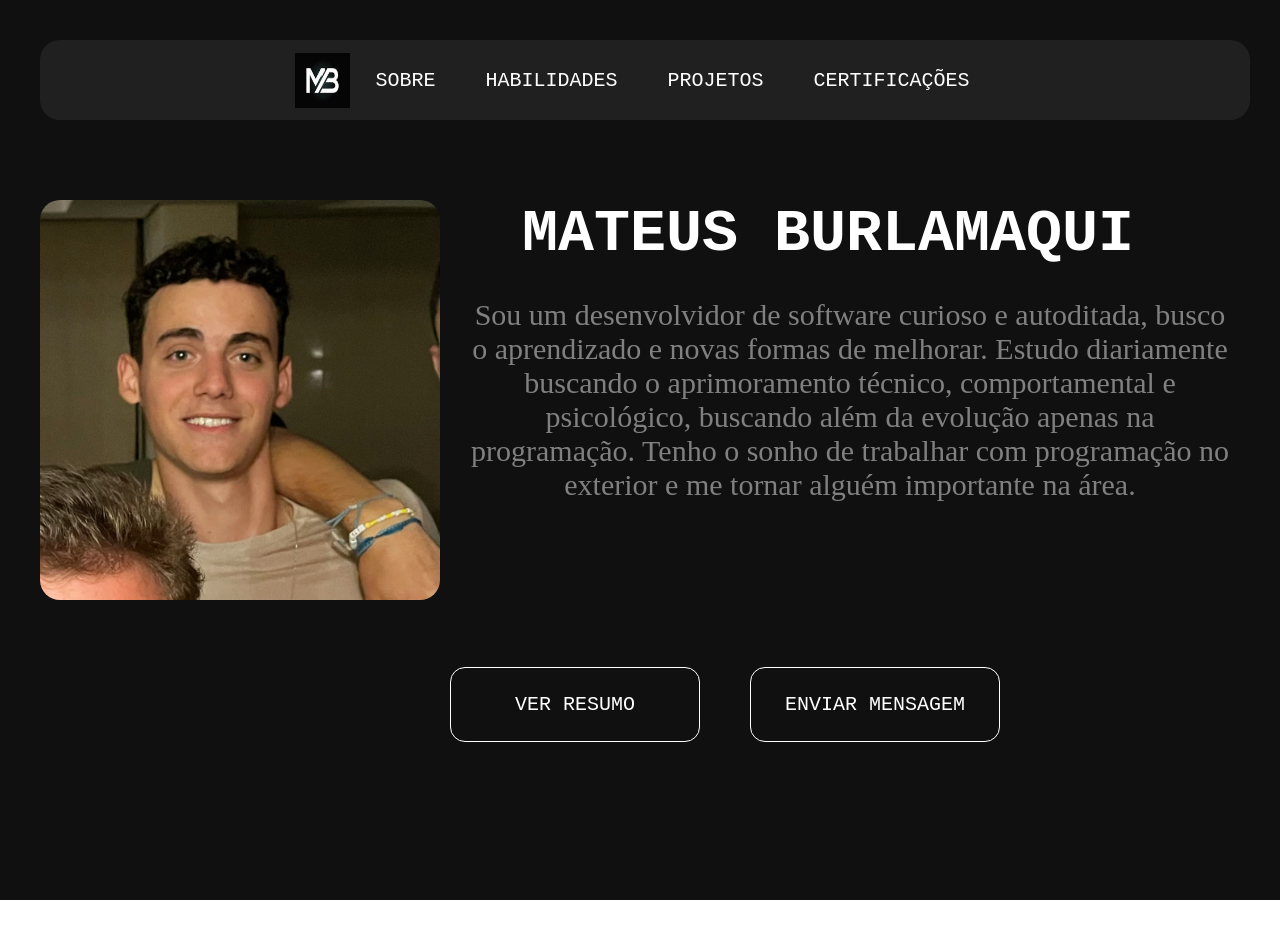
==== index.html @ eccef7a4 "Arrumando as pastas" ====
<!DOCTYPE html>
<html lang="PT-BR">
<head>
	<meta charset="utf-8">
	<title>Mateus Burlamaqui</title>
	<link rel="stylesheet" type="text/css" href="src/css/style.css">
</head>
<body>
	<div class="container">
		<div id="navbar"> 
			<img src="src/img/logo.jpeg" width="55" height="55" alt="logo">
			<a href="inicio">SOBRE</a>
			<a href="inicio">HABILIDADES</a>
			<a href="inicio">PROJETOS</a>
			<a href="inicio">CERTIFICAÇÕES</a>
		</div>
		<div id="sidebar"></div>
		<div id="sidebar2"></div>
		<div id="main"> 
			<img src="src/img/perfil.jpg" width="400" height="400" alt="fotodeperfil">
			<h1>&nbsp;&nbsp;MATEUS BURLAMAQUI</h1>

			<p id=section-text>Sou um desenvolvidor de software curioso e autoditada, busco o aprendizado e novas formas de melhorar. Estudo diariamente buscando o aprimoramento técnico, comportamental e psicológico, buscando além da evolução apenas na programação. Tenho o sonho de trabalhar com programação no exterior e me tornar alguém importante na área. </p> 


         	<a id="botaoresumo" href="RESUMO" target="_blank"> VER RESUMO</a>
         	<a id="botaocontato" href="mailto:mateusblm@outlook.com" target="_blank"> ENVIAR MENSAGEM</a>
		</div>
		<div id="content1"> Conteudo 1 </div>

	</div>
</body>
</html>
---- src/css/style.css ----
* {
	box-sizing: border-box;
	margin: 0;
	padding: 0;
}

.container {
	background-color: #101010;
	display: grid;
	height: 100vh;
	grid-template-columns: 0.4fr 2.2fr 0.4fr;
	grid-template-rows: 0.2fr 1.8fr 1fr;
	grid-template-areas: "sidebar navbar sidebar2" "sidebar main sidebar2" "sidebar content1 sidebar2";
}



#navbar {
	margin: 40px;
	grid-area: navbar;
	display: flex;
	background-color: #202020;
	justify-content: center;
	align-items: center;
	border-radius: 20px;
	height: 80px;
}
#navbar a {
	color: white;
	text-align: center;
	font-family: "Monaco", monospace;
	text-decoration: none;

	margin: 25px;
	font-size: 20px;
}
#navbar a:hover:visited {
	color: grey;
}	

#sidebar {
	grid-area: sidebar;
	background-color: #101010;
}

#sidebar2 {
	grid-area: sidebar2;
	background-color: #101010;
}

#main {
	grid-area: main; 
	background-color: #101010;
	display: grid;
	grid-template-columns: 1fr 1fr;
	grid-template-rows: 0.05fr 1.8fr 1fr;
	grid-template-areas: "imagem nome" "imagem textoinicial" ;
	grid-gap: 10px;
	margin: 40px;

}


#main img{
	grid-area: imagem;
	border-radius: 20px;
	border-color: white;

}
#main p {
	margin: 20px;
	color: grey;
	font-size: 30px;
	text-align: center;
	grid-area: textoinicial;


}

#main h1{
	color: white;
	font-size: 60px;
	font-family: "Lucida Console", "Courier New", monospace;
  	white-space: nowrap;
	grid-area: nome	;
	width: 800px	;



}


#content1 {
	grid-area: content1;
	color: white;

}


#botaocontato{
	text-align: center;
	text-decoration: none;
	font-family: "Monaco", monospace;
    grid-column: 2/3;
    grid-row: 3/4;
    height: 50px;
    background-color: #101010;
    color: white;
    border: 1px solid white;
    font-size: 20px;
    max-width: 250px;
    align-items: center;
    justify-content: center;
    display: flex;
    position: relative;
  	left: 300px	;
    border-radius: 15px;
    height: 75px;
}
#botaoresumo{
	text-align: center;
	text-decoration: none;
	font-family: "Monaco", monospace;
    grid-column: 2/3;
    grid-row: 3/4;
    max-width: 250px	;
    height: 50px;
    background-color: #101010;
    color: white;
    border: 1px solid white;
    font-size: 20px;
    cursor: pointer;
     align-items: center;
    justify-content: center;
    display: flex;
    border-radius: 15px;
    height: 75px;
}
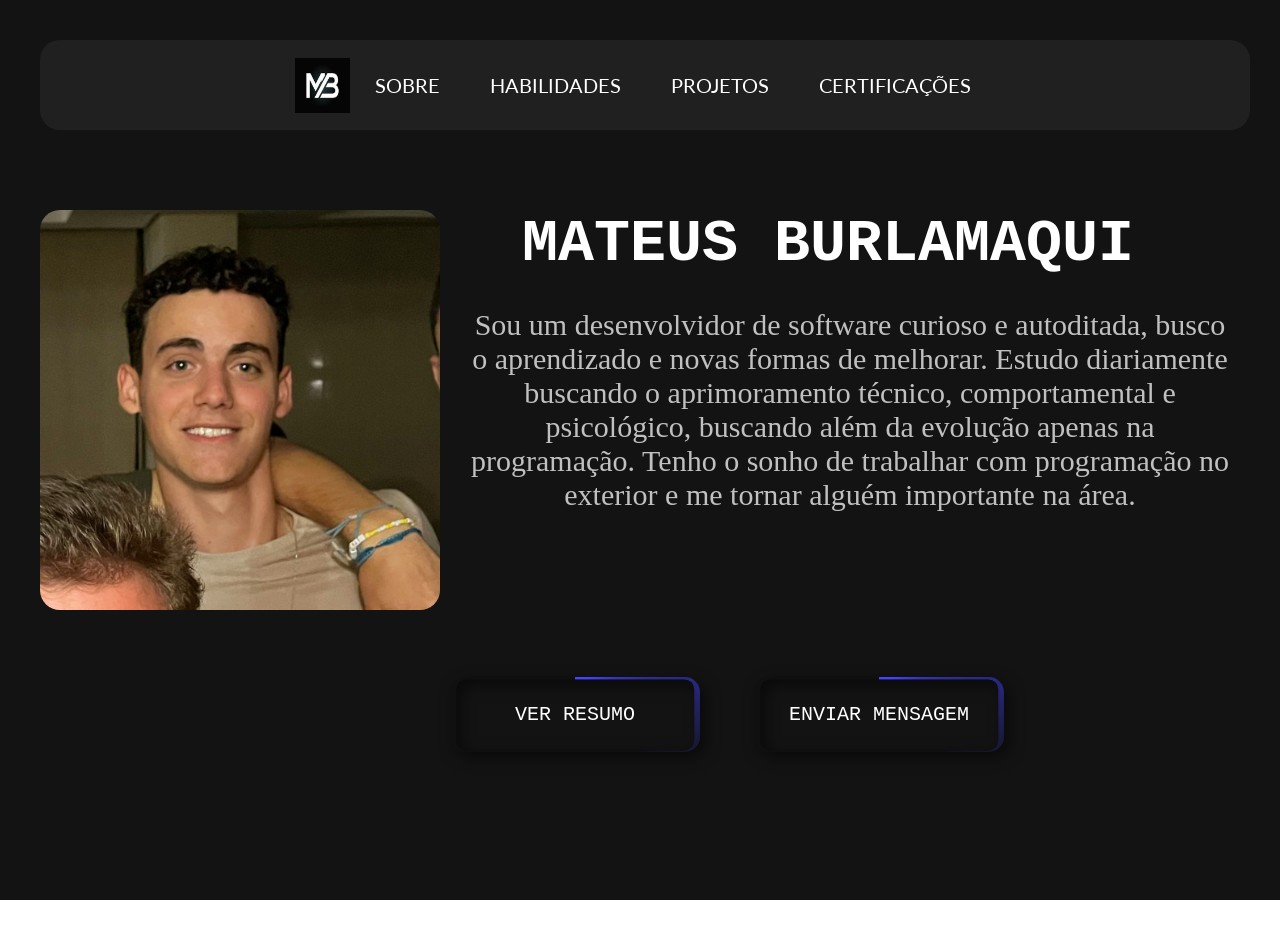
==== commit 0fb26842: "Button animation" ====
--- a/index.html
+++ b/index.html
@@ -7,7 +7,7 @@
 </head>
 <body>
 	<div class="container">
-		<div id="navbar"> 
+		<div id="navbar">
 			<img src="src/img/logo.jpeg" width="55" height="55" alt="logo">
 			<a href="inicio">SOBRE</a>
 			<a href="inicio">HABILIDADES</a>
@@ -16,11 +16,11 @@
 		</div>
 		<div id="sidebar"></div>
 		<div id="sidebar2"></div>
-		<div id="main"> 
+		<div id="main">
 			<img src="src/img/perfil.jpg" width="400" height="400" alt="fotodeperfil">
 			<h1>&nbsp;&nbsp;MATEUS BURLAMAQUI</h1>
 
-			<p id=section-text>Sou um desenvolvidor de software curioso e autoditada, busco o aprendizado e novas formas de melhorar. Estudo diariamente buscando o aprimoramento técnico, comportamental e psicológico, buscando além da evolução apenas na programação. Tenho o sonho de trabalhar com programação no exterior e me tornar alguém importante na área. </p> 
+			<p id=section-text>Sou um desenvolvidor de software curioso e autoditada, busco o aprendizado e novas formas de melhorar. Estudo diariamente buscando o aprimoramento técnico, comportamental e psicológico, buscando além da evolução apenas na programação. Tenho o sonho de trabalhar com programação no exterior e me tornar alguém importante na área. </p>
 
 
          	<a id="botaoresumo" href="RESUMO" target="_blank"> VER RESUMO</a>
@@ -30,4 +30,4 @@
 
 	</div>
 </body>
-</html>+</html>
--- a/src/css/style.css
+++ b/src/css/style.css
@@ -1,3 +1,5 @@
+@import url('https://fonts.googleapis.com/css2?family=Lato:wght@100;300;400;700;900&display=swap');
+
 * {
 	box-sizing: border-box;
 	margin: 0;
@@ -5,7 +7,7 @@
 }
 
 .container {
-	background-color: #101010;
+	background-color: #131313;
 	display: grid;
 	height: 100vh;
 	grid-template-columns: 0.4fr 2.2fr 0.4fr;
@@ -23,12 +25,12 @@
 	justify-content: center;
 	align-items: center;
 	border-radius: 20px;
-	height: 80px;
+	height: 90px;
 }
 #navbar a {
 	color: white;
 	text-align: center;
-	font-family: "Monaco", monospace;
+	font-family: 'Lato', sans-serif;
 	text-decoration: none;
 
 	margin: 25px;
@@ -36,21 +38,21 @@
 }
 #navbar a:hover:visited {
 	color: grey;
-}	
+}
 
 #sidebar {
 	grid-area: sidebar;
-	background-color: #101010;
+	background-color: #131313;
 }
 
 #sidebar2 {
 	grid-area: sidebar2;
-	background-color: #101010;
+	background-color: #131313;
 }
 
 #main {
-	grid-area: main; 
-	background-color: #101010;
+	grid-area: main;
+	background-color: #131313;
 	display: grid;
 	grid-template-columns: 1fr 1fr;
 	grid-template-rows: 0.05fr 1.8fr 1fr;
@@ -69,7 +71,7 @@
 }
 #main p {
 	margin: 20px;
-	color: grey;
+	color: #C0C0C0;
 	font-size: 30px;
 	text-align: center;
 	grid-area: textoinicial;
@@ -84,55 +86,67 @@
   	white-space: nowrap;
 	grid-area: nome	;
 	width: 800px	;
-
-
-
 }
-
 
 #content1 {
 	grid-area: content1;
 	color: white;
+}
 
+#botaoresumo, #botaocontato{
+	text-align: center;
+	text-decoration: none;
+	font-family: "Monaco", monospace;
+  grid-column: 2/3;
+  grid-row: 3/4;
+  max-width: 250px	;
+  height: 50px;
+  background-color: #101010;
+  color: white;
+  font-size: 20px;
+  align-items: center;
+  justify-content: center;
+  display: flex;
+  border-radius: 15px;
+  height: 75px;
+	overflow: hidden;
+	position: relative;
+	box-shadow: 5px 5px 15px #0008;
+	z-index: 2;
+}
+
+#botaocontato{
+	left: 38%
+}
+
+#botaoresumo::before, #botaoresumo::after, #botaocontato::before, #botaocontato::after{
+	content: '';
+	position: absolute;
+	height: 150%;
+	width: 150%;
+	top: 50%;
+	left: 50%;
+	transform: translate(-50%, -50%);
+	z-index: -1;
+}
+
+#botaoresumo::before, #botaocontato::before{
+	background: conic-gradient(#44f 20deg, transparent 120deg);
+	animation: rotate 4s infinite linear;
+}
+
+#botaoresumo::after, #botaocontato::after {
+	background: #131313;
+	height: 95%;
+	width: 95%;
+	box-shadow: 5px 5px 15px #0008 inset;
+	border-radius: 10px;
 }
 
 
-#botaocontato{
-	text-align: center;
-	text-decoration: none;
-	font-family: "Monaco", monospace;
-    grid-column: 2/3;
-    grid-row: 3/4;
-    height: 50px;
-    background-color: #101010;
-    color: white;
-    border: 1px solid white;
-    font-size: 20px;
-    max-width: 250px;
-    align-items: center;
-    justify-content: center;
-    display: flex;
-    position: relative;
-  	left: 300px	;
-    border-radius: 15px;
-    height: 75px;
+@keyframes rotate {
+100% {
+	transform: translate(-50%, -50%)
+	rotate(-360deg);
 }
-#botaoresumo{
-	text-align: center;
-	text-decoration: none;
-	font-family: "Monaco", monospace;
-    grid-column: 2/3;
-    grid-row: 3/4;
-    max-width: 250px	;
-    height: 50px;
-    background-color: #101010;
-    color: white;
-    border: 1px solid white;
-    font-size: 20px;
-    cursor: pointer;
-     align-items: center;
-    justify-content: center;
-    display: flex;
-    border-radius: 15px;
-    height: 75px;
-}+}
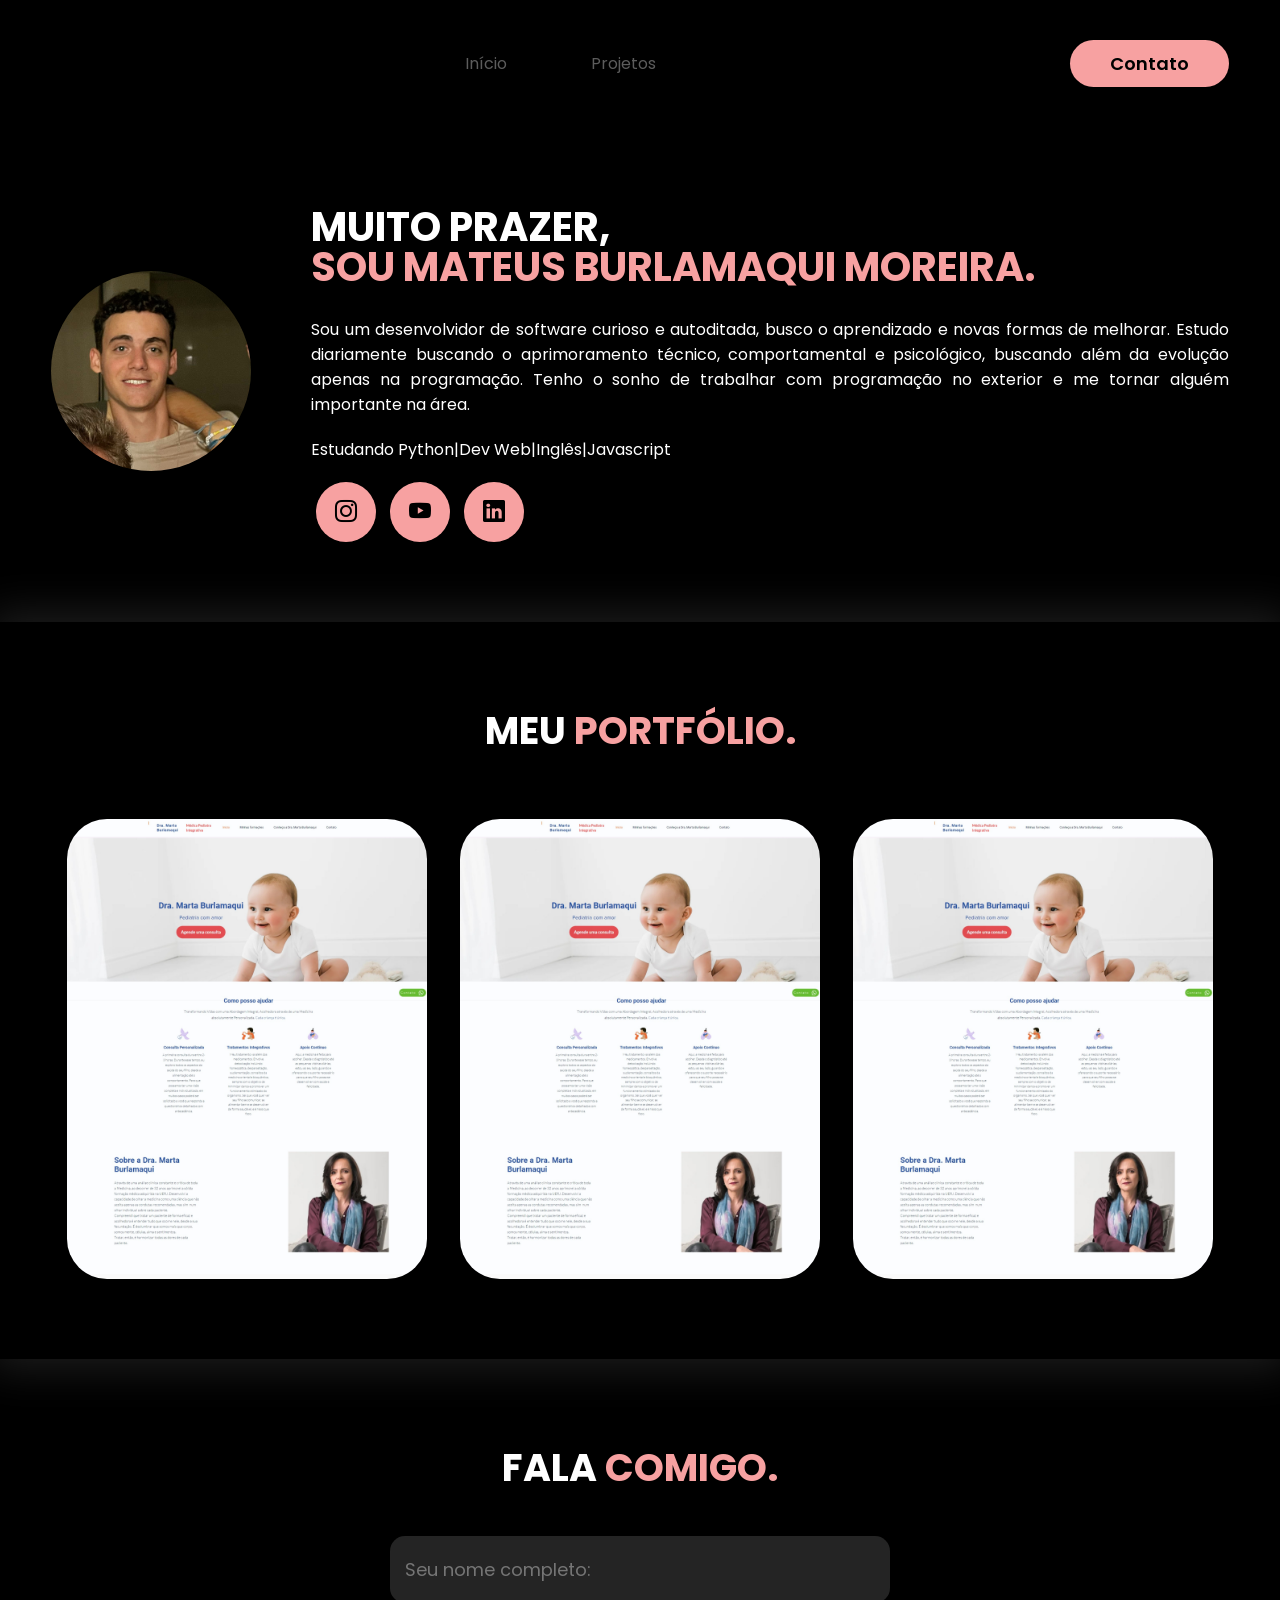
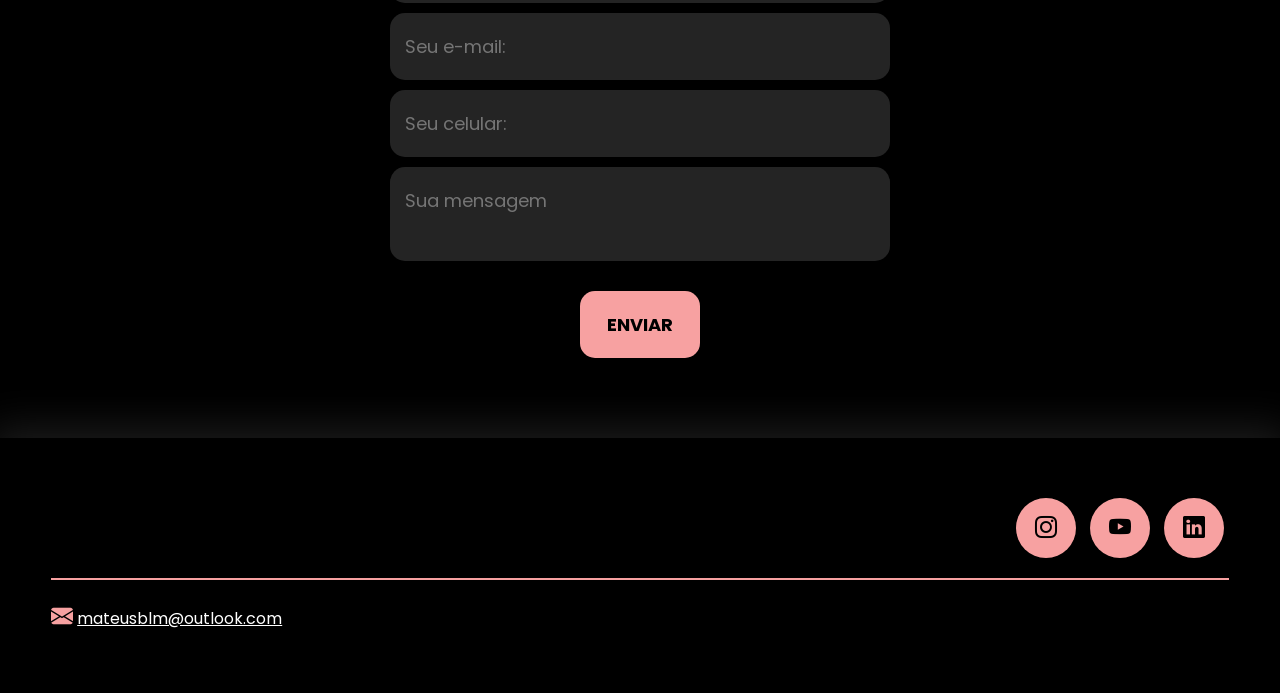
==== commit 06b6d6f3: "Adicionando versão 1.0" ====
--- a/index.html
+++ b/index.html
@@ -1,33 +1,140 @@
-<!DOCTYPE html>
-<html lang="PT-BR">
-<head>
-	<meta charset="utf-8">
-	<title>Mateus Burlamaqui</title>
-	<link rel="stylesheet" type="text/css" href="src/css/style.css">
-</head>
-<body>
-	<div class="container">
-		<div id="navbar">
-			<img src="src/img/logo.jpeg" width="55" height="55" alt="logo">
-			<a href="inicio">SOBRE</a>
-			<a href="inicio">HABILIDADES</a>
-			<a href="inicio">PROJETOS</a>
-			<a href="inicio">CERTIFICAÇÕES</a>
-		</div>
-		<div id="sidebar"></div>
-		<div id="sidebar2"></div>
-		<div id="main">
-			<img src="src/img/perfil.jpg" width="400" height="400" alt="fotodeperfil">
-			<h1>&nbsp;&nbsp;MATEUS BURLAMAQUI</h1>
-
-			<p id=section-text>Sou um desenvolvidor de software curioso e autoditada, busco o aprendizado e novas formas de melhorar. Estudo diariamente buscando o aprimoramento técnico, comportamental e psicológico, buscando além da evolução apenas na programação. Tenho o sonho de trabalhar com programação no exterior e me tornar alguém importante na área. </p>
-
-
-         	<a id="botaoresumo" href="RESUMO" target="_blank"> VER RESUMO</a>
-         	<a id="botaocontato" href="mailto:mateusblm@outlook.com" target="_blank"> ENVIAR MENSAGEM</a>
-		</div>
-		<div id="content1"> Conteudo 1 </div>
-
-	</div>
-</body>
-</html>
+<!DOCTYPE html>
+<html lang="pt-br">
+<head>
+    <meta charset="UTF-8">
+    <meta name="viewport" content="width=device-width, initial-scale=1.0">
+    <link rel="preconnect" href="https://fonts.googleapis.com">
+    <link rel="preconnect" href="https://fonts.gstatic.com" crossorigin>
+    <link href="https://fonts.googleapis.com/css2?family=Poppins:ital,wght@0,100;0,200;0,300;0,400;0,500;0,600;0,700;0,800;0,900;1,100;1,200;1,300;1,400;1,500;1,600;1,700;1,800;1,900&display=swap" rel="stylesheet">
+    <link rel="stylesheet" href="https://cdn.jsdelivr.net/npm/bootstrap-icons@1.10.5/font/bootstrap-icons.css">
+    <link rel="stylesheet" href="style.css">
+
+    <script src="menu.js" defer></script>
+
+    <title>Portfolio Mateus BLM</title>
+</head>
+<body>
+    
+    <header>
+        <div class="interface">
+            <div class="logo">
+                <a href="#">
+                </a>
+            </div>
+
+            <nav class="menu-desktop">
+                <ul>
+                    <li><a href="#">Início</a></li>
+                    <li><a href="#projetos">Projetos</a></li>
+
+                </ul>
+            </nav>
+
+            <div class="btn-contato">
+                <a href="#formulario">
+                    <button>Contato</button>
+                </a>
+            </div>
+
+            <div class="btn-abrir-menu" id="btn-menu">
+                <i class="bi bi-list"></i>
+            </div>
+
+            <div class="menu-mobile" id="menu-mobile">
+                <div class="btn-fechar">
+                    <i class="bi bi-x-lg"></i>
+                </div>
+
+                <nav>
+                    <ul>
+                        <li><a href="#">Início</a></li>
+                        <li><a href="#">Projetos</a></li>
+                        <li><a href="#formulario">Contato</a></li>
+                    </ul>
+                </nav>
+
+            </div>
+            <div class="overlay-menu" id="overlay-menu"></div>
+        </div>
+    </header>
+
+    <main>
+
+
+        <section class="sobre">
+            <div class="interface">
+                <div class="flex">
+                    <div class="img-sobre">
+                        <img src="images/pessoa.jpeg" alt="" width="200px">
+                    </div><!--img-sobre-->
+
+                    <div class="txt-sobre">
+                        <h2>MUITO PRAZER, <span>SOU MATEUS BURLAMAQUI MOREIRA.</span></h2>
+                        <p>Sou um desenvolvidor de software curioso e autoditada, busco o aprendizado e novas formas de melhorar. Estudo diariamente buscando o aprimoramento técnico, comportamental e psicológico, buscando além da evolução apenas na programação. Tenho o sonho de trabalhar com programação no exterior e me tornar alguém importante na área.</p>
+                        <p>Estudando Python|Dev Web|Inglês|Javascript</p>
+                        <div class="btn-social">
+                            <a href="#"><button><i class="bi bi-instagram"></i></button></a>
+                            <a href="#"><button><i class="bi bi-youtube"></i></button></a>
+                            <a href="#"><button><i class="bi bi-linkedin"></i></button></a>
+                        </div><!--btn-social-->
+                    </div><!--txt-sobre-->
+                </div><!--flex-->
+            </div><!--interface-->
+        </section><!--sobre-->
+
+        <section class="portfolio" id="projetos">
+            <div class="interface">
+                <h2 class="titulo">MEU <span>PORTFÓLIO.</span></h2>
+                <div class="flex">
+                    <div class="img-port" style="background-image: url(images/imagem.jpeg);">
+                        <a href="https://www.dramartaburlamaqui.com/" target="_blank"><div class="overlay">Site Dra. Marta</div></a>
+                        
+                    </div>
+                    <div class="img-port" style="background-image: url(images/imagem.jpeg);">
+                        <div class="overlay">Projeto 2</div>
+                    </div>
+                    <div class="img-port" style="background-image: url(images/imagem.jpeg);">
+                        <div class="overlay">Projeto 3</div>
+                    </div>
+                </div><!--flex-->
+            </div><!--interface-->
+        </section><!--portfolio-->
+
+        <section class="formulario" id="formulario">
+            <div class="interface">
+                <h2 class="titulo">FALA <span>COMIGO.</span></h2>
+
+                <form action="">
+                    <input type="text" name="" id="" placeholder="Seu nome completo:" required>
+                    <input type="text" name="" id="" placeholder="Seu e-mail:" required>
+                    <input type="text" name="" id="" placeholder="Seu celular:">
+                    <textarea name="" id="" placeholder="Sua mensagem" required></textarea>
+                    <div class="btn-enviar"><input type="submit" value="ENVIAR"></div>
+                </form>
+            </div>
+        </section>
+
+    </main>
+
+    <footer>
+        <div class="interface">
+            <div class="line-footer">
+                <div class="flex">
+                    <div class="logo-footer">
+                    </div>
+                    <div class="btn-social">
+                        <a href="#"><button><i class="bi bi-instagram"></i></button></a>
+                        <a href="#"><button><i class="bi bi-youtube"></i></button></a>
+                        <a href="#"><button><i class="bi bi-linkedin"></i></button></a>
+                    </div>
+                </div>
+            </div>
+
+            <div class="line-footer borda">
+                <p><i class="bi bi-envelope-fill"></i> <a href="mailto:mateusblm@outlook.com">mateusblm@outlook.com</a></p>
+            </div>
+        </div>
+    </footer>
+
+</body>
+</html>
--- a/style.css
+++ b/style.css
@@ -0,0 +1,448 @@
+/* ESTILO GERAL */
+* {
+    margin: 0;
+    padding: 0;
+    box-sizing: border-box;
+    font-family: 'Poppins', sans-serif;
+}
+
+body {
+    background-color: #000;
+    height: 100vh;
+}
+
+.interface {
+    max-width: 1280px;
+    margin: 0 auto;
+}
+
+.img-sobre img {
+    border-radius: 50%;
+}
+
+.flex {
+    display: flex;
+}
+
+
+
+.btn-contato button {
+    padding: 10px 40px;
+    font-size: 18px;
+    font-weight: 600;
+    background-color: #f7a1a1;
+    border: 0;
+    border-radius: 30px;
+    cursor: pointer;
+    transition: .2s;
+}
+
+h2.titulo {
+    color: #fff;
+    font-size: 38px;
+    text-align: center;
+}
+
+h2.titulo span {
+    color: #f7a1a1;
+}
+
+button:hover,
+form .btn-enviar input:hover {
+    box-shadow: 0px 0px 8px #f7a1a1;
+    transform: scale(1.05);
+}
+
+/* ESTILO DO CABEÇALHO */
+header {
+    padding: 40px 4%;
+}
+
+header>.interface {
+    display: flex;
+    align-items: center;
+    justify-content: space-between;
+}
+
+header a {
+    color: #5c5c5c;
+    text-decoration: none;
+    display: inline-block;
+    transition: .2s;
+}
+
+header nav.menu-desktop a:hover {
+    color: #fff;
+    transform: scale(1.05);
+}
+
+header nav ul {
+    list-style-type: none;
+}
+
+header nav.menu-desktop ul li {
+    display: inline-block;
+    padding: 0 40px;
+}
+
+/* ESTILO DO MENU MOBILE */
+
+.btn-abrir-menu{
+    display: none;
+}
+
+.btn-abrir-menu i{
+    color: #f7a1a1;
+    font-size: 40px;
+}
+
+.menu-mobile{
+    background-color: #000;
+    height: 100vh;
+    position: fixed;
+    top: 0;
+    right: 0;
+    z-index: 99999;
+    width: 0%;
+    overflow: hidden;
+    transition: .5s;
+}
+
+.menu-mobile.abrir-menu{
+    width: 70%;
+}
+
+.menu-mobile.abrir-menu ~ .overlay-menu{
+    display: block;
+}
+
+
+.menu-mobile .btn-fechar{
+    padding: 20px 5%;
+}
+
+.menu-mobile .btn-fechar i{
+    color: #f7a1a1;
+    font-size: 30px;
+}
+
+.menu-mobile nav ul{
+    text-align: right;
+}
+
+.menu-mobile nav ul li a{
+    color: #fff;
+    font-size: 20px;
+    font-weight: 300;
+    padding: 20px 8%;
+    display: block;
+}   
+
+.menu-mobile nav ul li a:hover{
+    background-color: #f7a1a1;
+    color: #000;
+}
+
+.overlay-menu{
+    background-color: #000000df;
+    width: 100%;
+    height: 100%;
+    position: fixed;
+    top: 0;
+    left: 0;
+    z-index: 88888;
+    display: none;
+}
+
+/* ESTILO DO TOPO DO SITE */
+section.topo-do-site {
+    padding: 40px 4%;
+}
+
+section.topo-do-site .flex {
+    align-items: center;
+    justify-content: center;
+    gap: 90px;
+}
+
+.topo-do-site h1 {
+    color: #fff;
+    font-size: 42px;
+    line-height: 40px;
+}
+
+.topo-do-site .txt-topo-site h1 span {
+    color: #f7a1a1;
+}
+
+.topo-do-site .txt-topo-site p {
+    color: #fff;
+    margin: 40px 0;
+}
+
+.topo-do-site .img-topo-site img {
+    position: relative;
+    animation: flutuar 3s ease-in-out infinite alternate;
+}
+
+
+@keyframes flutuar {
+    0% {
+        top: 0;
+    }
+
+    100% {
+        top: 30px;
+    }
+}
+
+
+/* ESTILO DO SOBRE */
+section.sobre {
+    padding: 80px 4%;
+}
+
+section.sobre .flex {
+    align-items: center;
+    gap: 60px;
+}
+
+.sobre .txt-sobre {
+    color: #fff;
+}
+
+.sobre .txt-sobre h2 {
+    font-size: 40px;
+    line-height: 40px;
+    margin-bottom: 30px;
+}
+
+.sobre .txt-sobre h2 span {
+    color: #f7a1a1;
+    display: block;
+}
+
+.sobre .txt-sobre p {
+    margin: 20px 0;
+    text-align: justify;
+}
+
+.btn-social button {
+    width: 60px;
+    height: 60px;
+    border-radius: 50%;
+    border: none;
+    background-color: #f7a1a1;
+    font-size: 22px;
+    cursor: pointer;
+    margin: 0 5px;
+    transition: .2s;
+}
+
+/* ESTILO DO PORTFÓLIO */
+section.portfolio {
+    padding: 80px 4%;
+    box-shadow: 0 0 40px 10px #ffffff1d;
+}
+
+section.portfolio .flex {
+    justify-content: space-around;
+    margin-top: 60px;
+}
+
+.img-port {
+    width: 360px;
+    height: 460px;
+    background-size: cover;
+    background-position: 100% 0%;
+    transition: 8s;
+    cursor: pointer;
+    border-radius: 40px;
+    position: relative;
+}
+
+.img-port:hover {
+    background-position: 100% 100%;
+}
+
+.overlay {
+    position: absolute;
+    top: 0;
+    left: 0;
+    width: 100%;
+    height: 100%;
+    background-color: #000000b8;
+    border-radius: 40px;
+    display: flex;
+    align-items: center;
+    justify-content: center;
+    font-size: 24px;
+    font-weight: 600;
+    color: #fff;
+    opacity: 0;
+    transition: .5s;
+}
+
+.overlay:hover {
+    opacity: 1;
+}
+
+/* ESTILO DO FORMULÁRIO DE CONTATO */
+section.formulario {
+    padding: 80px 4%;
+}
+
+form {
+    max-width: 500px;
+    margin: 0 auto;
+    display: flex;
+    justify-content: center;
+    flex-direction: column;
+    gap: 10px;
+    margin-top: 40px;
+}
+
+form input,
+form textarea {
+    width: 100%;
+    background-color: #242424;
+    border: 0;
+    outline: 0;
+    padding: 20px 15px;
+    border-radius: 15px;
+    color: #fff;
+    font-size: 18px;
+}
+
+form textarea {
+    resize: none;
+    max-height: 200px;
+}
+
+form .btn-enviar {
+    margin-top: 20px;
+    text-align: center;
+}
+
+form .btn-enviar input {
+    width: 120px;
+    background-color: #f7a1a1;
+    color: #000;
+    font-weight: 700;
+    cursor: pointer;
+    transition: .2s;
+}
+
+/* ESTILO DO RODAPÉ */
+
+footer {
+    padding: 40px 4%;
+    box-shadow: 0 0 40px 10px #ffffff1d;
+}
+
+footer .flex {
+    justify-content: space-between;
+}
+
+footer .line-footer {
+    padding: 20px 0;
+}
+
+.borda {
+    border-top: 2px solid #f7a1a1;
+}
+
+footer .line-footer p i {
+    color: #f7a1a1;
+    font-size: 22px;
+}
+
+footer .line-footer p a {
+    color: #fff;
+}
+
+@media screen and (max-width: 1020px) {
+
+    /* CLASSES GERAIS */
+    .flex {
+        flex-direction: column;
+    }
+
+    .topo-do-site .flex{
+        flex-direction: column-reverse;
+    }
+
+    h2.titulo {
+        font-size: 34px;
+        line-height: 30px;
+    }
+
+    /* CABEÇALHO */
+    .menu-desktop,
+    .btn-contato {
+        display: none;
+    }
+
+    /* TOPO DO SITE */
+
+    section.topo-do-site .flex {
+        gap: 40px;
+    }
+
+    section.topo-do-site {
+        padding: 20px 8%;
+    }
+
+    .topo-do-site h1 {
+        font-size: 30px;
+    }
+
+    .topo-do-site .img-topo-site img {
+        width: 100%;
+    }
+
+
+    /* SOBRE */
+    section.sobre {
+        padding: 80px 8%;
+    }
+
+    .sobre .txt-sobre h2 {
+        font-size: 34px;
+        line-height: 35px;
+        text-align: center;
+    }
+    
+    .btn-social{
+        text-align: center;
+    }
+
+    .img-sobre img{
+        width: 100%;
+    }
+
+    /* PORTFÓLIO */
+    section.portfolio {
+        padding: 80px 8%;
+    }
+
+    .img-port {
+        width: 100%;
+        max-width: 360px;
+        margin: 0 auto;
+    }
+    
+    section.portfolio .flex {
+       gap: 60px;
+    }
+
+    /* RODAPÉ */
+    footer .flex {
+        flex-direction: column;
+        gap: 30px;
+    }
+
+    footer .line-footer {
+        text-align: center;
+    }
+}
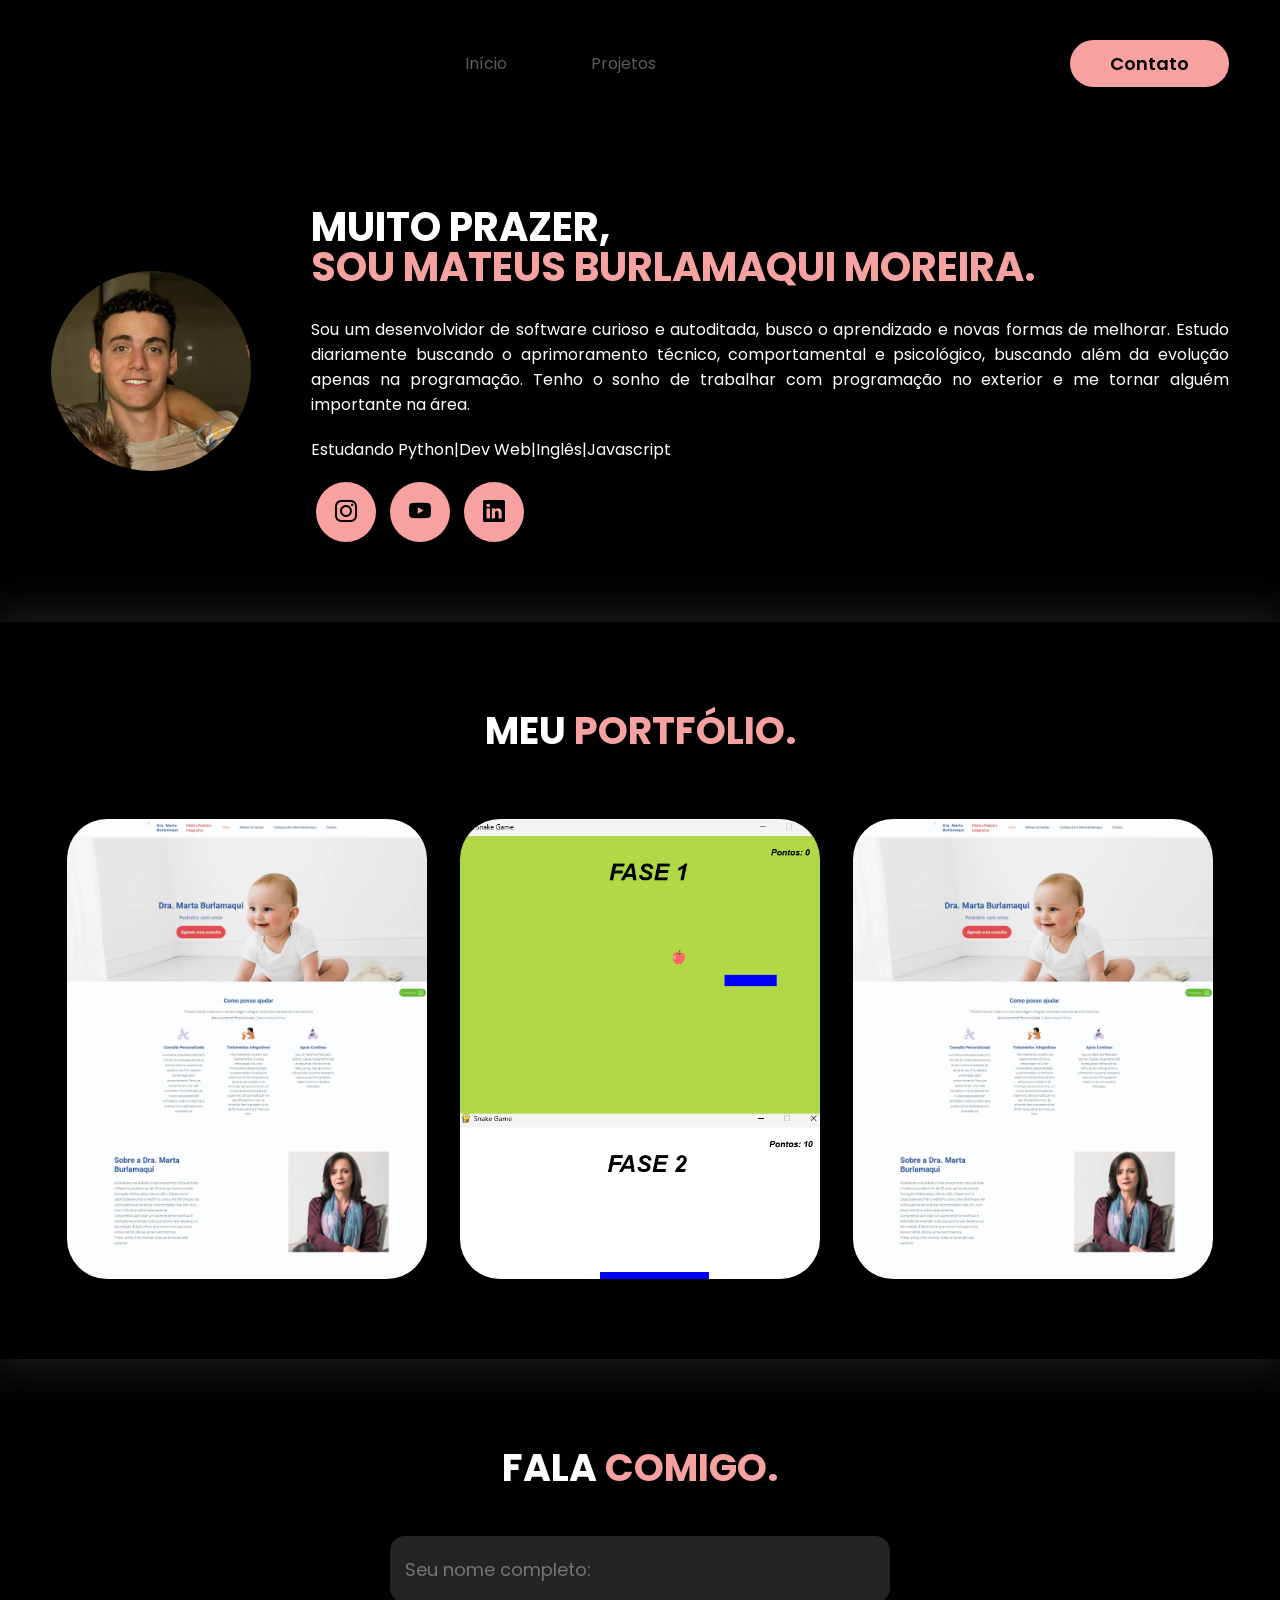
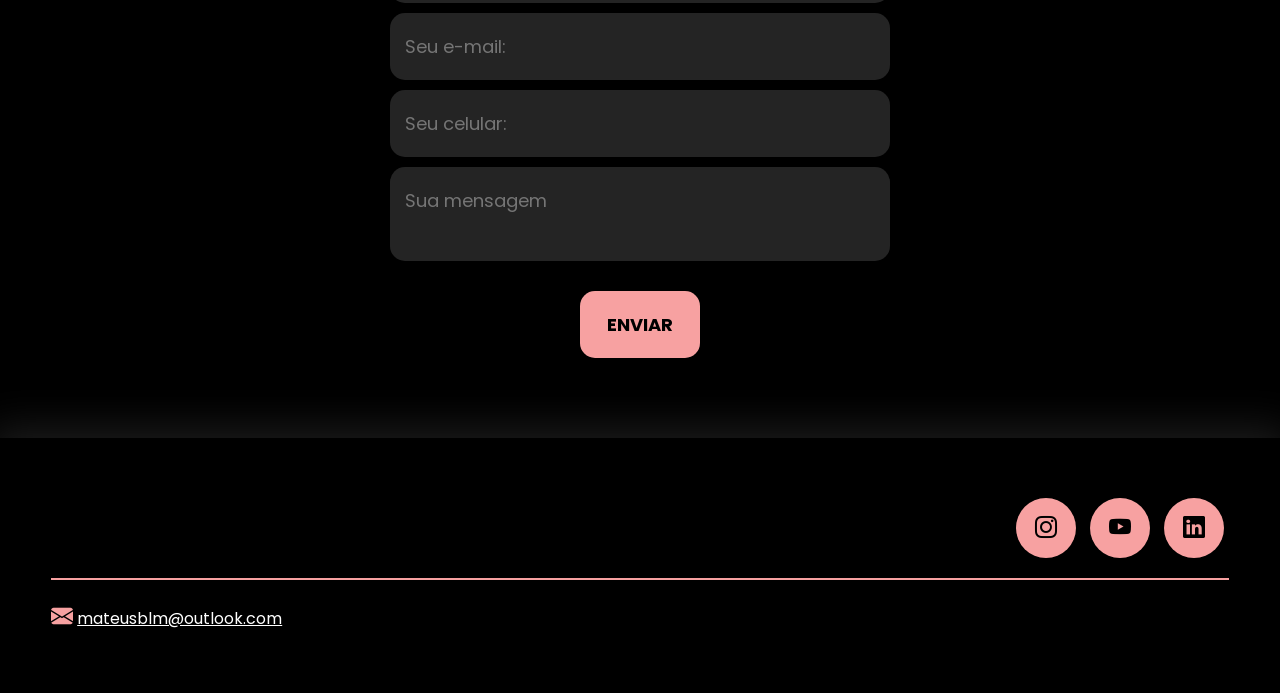
==== commit 87c184f4: "Adicionando segundo projeto" ====
--- a/index.html
+++ b/index.html
@@ -90,8 +90,8 @@
                         <a href="https://www.dramartaburlamaqui.com/" target="_blank"><div class="overlay">Site Dra. Marta</div></a>
                         
                     </div>
-                    <div class="img-port" style="background-image: url(images/imagem.jpeg);">
-                        <div class="overlay">Projeto 2</div>
+                    <div class="img-port" style="background-image: url(images/snake.png);">
+                            <a href="https://github.com/mateusblm/snake-game-pygame" target="_blank"><div class="overlay">Snake Game</div></a>
                     </div>
                     <div class="img-port" style="background-image: url(images/imagem.jpeg);">
                         <div class="overlay">Projeto 3</div>
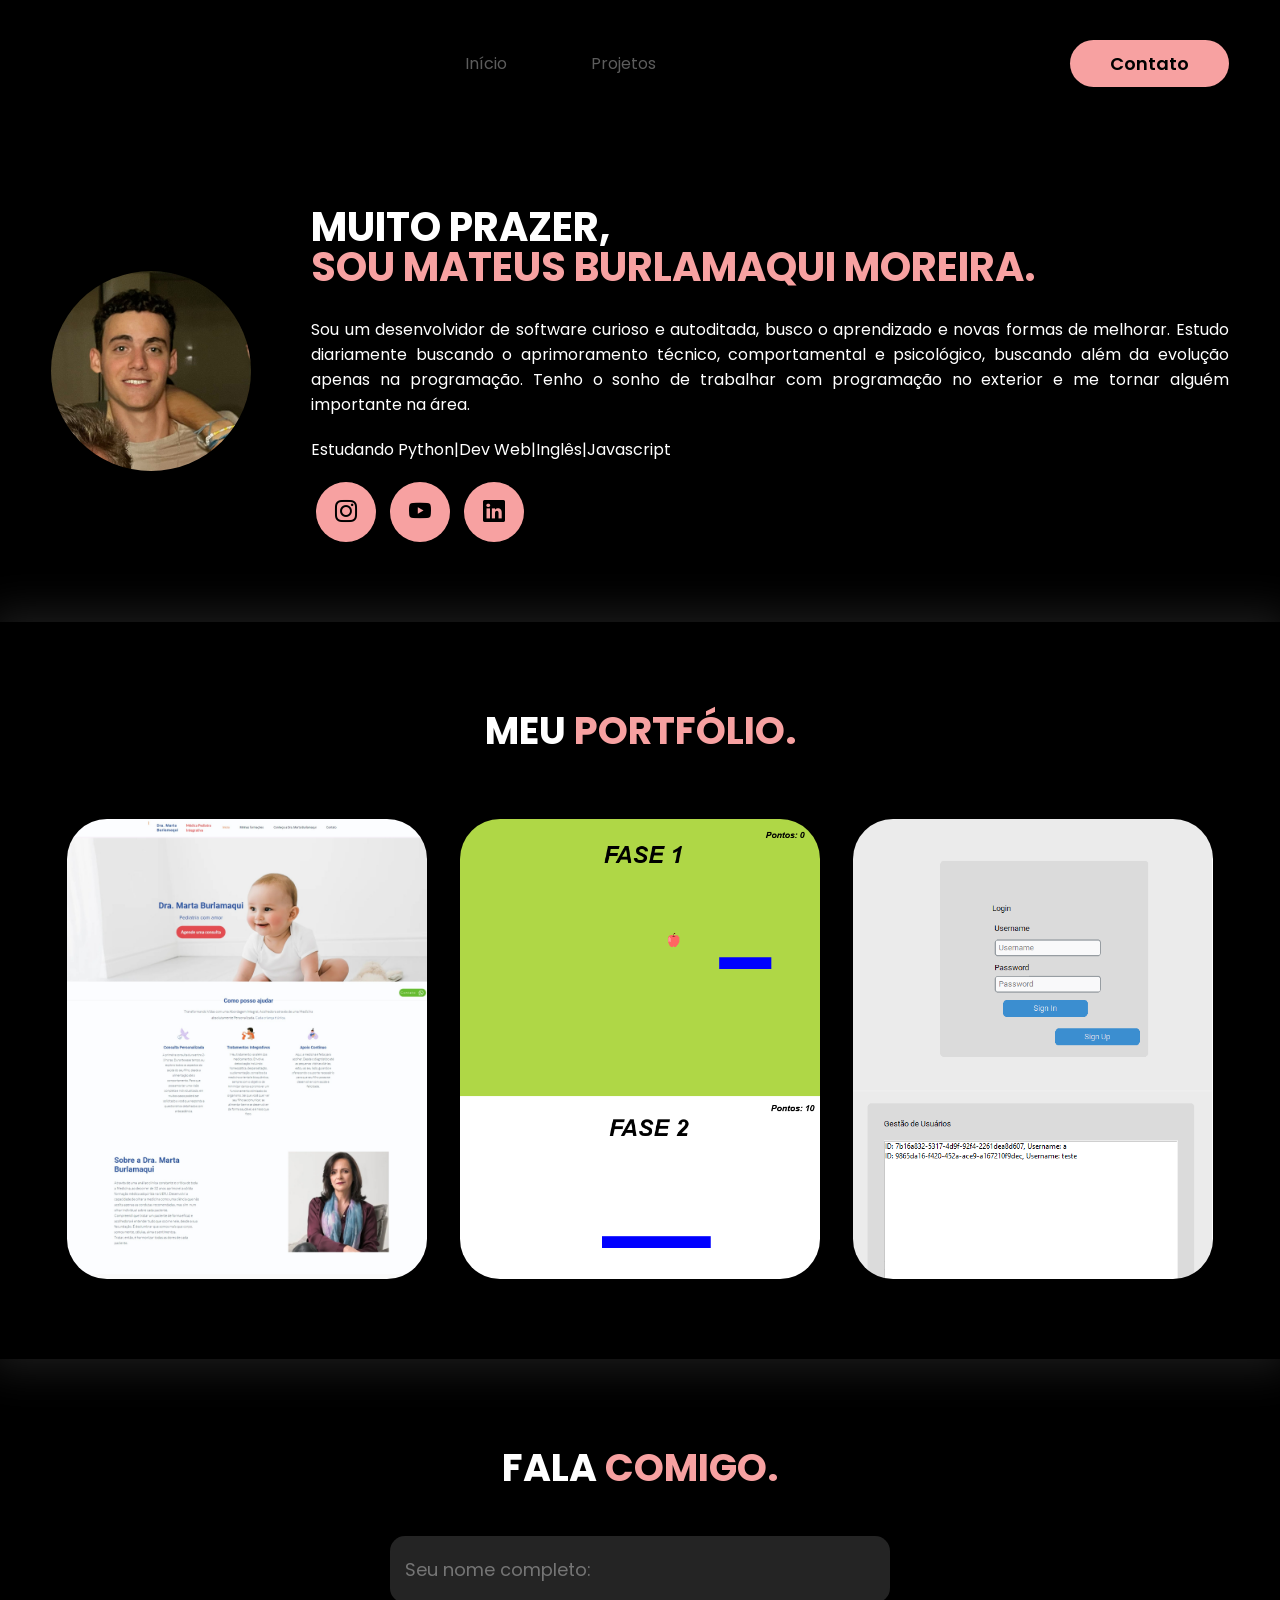
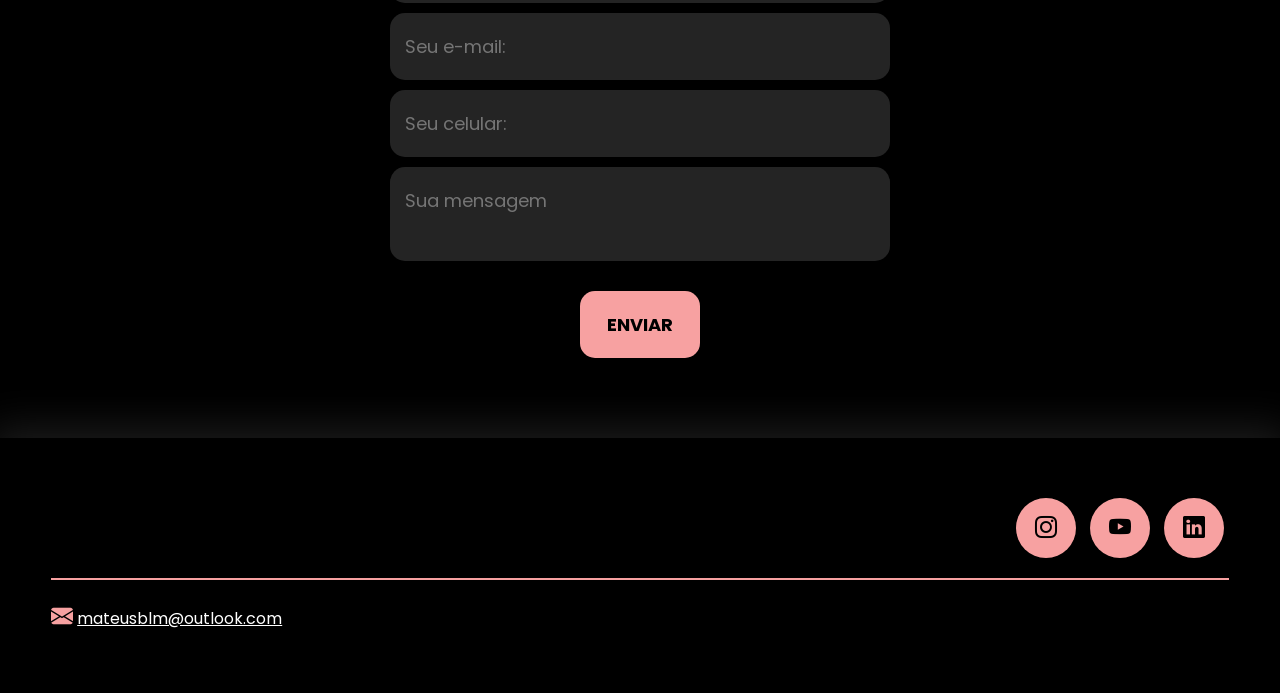
==== commit 52cc890c: "Adicionando o projeto 3" ====
--- a/index.html
+++ b/index.html
@@ -93,9 +93,9 @@
                     <div class="img-port" style="background-image: url(images/snake.png);">
                             <a href="https://github.com/mateusblm/snake-game-pygame" target="_blank"><div class="overlay">Snake Game</div></a>
                     </div>
-                    <div class="img-port" style="background-image: url(images/imagem.jpeg);">
-                        <div class="overlay">Projeto 3</div>
-                    </div>
+                    <div class="img-port" style="background-image: url(images/plataforma_ingressos.png);">
+                        <a href="https://github.com/mateusblm/plataforma_ingressos" target="_blank"><div class="overlay">Plataforma Ingressos</div></a>
+                </div>
                 </div><!--flex-->
             </div><!--interface-->
         </section><!--portfolio-->
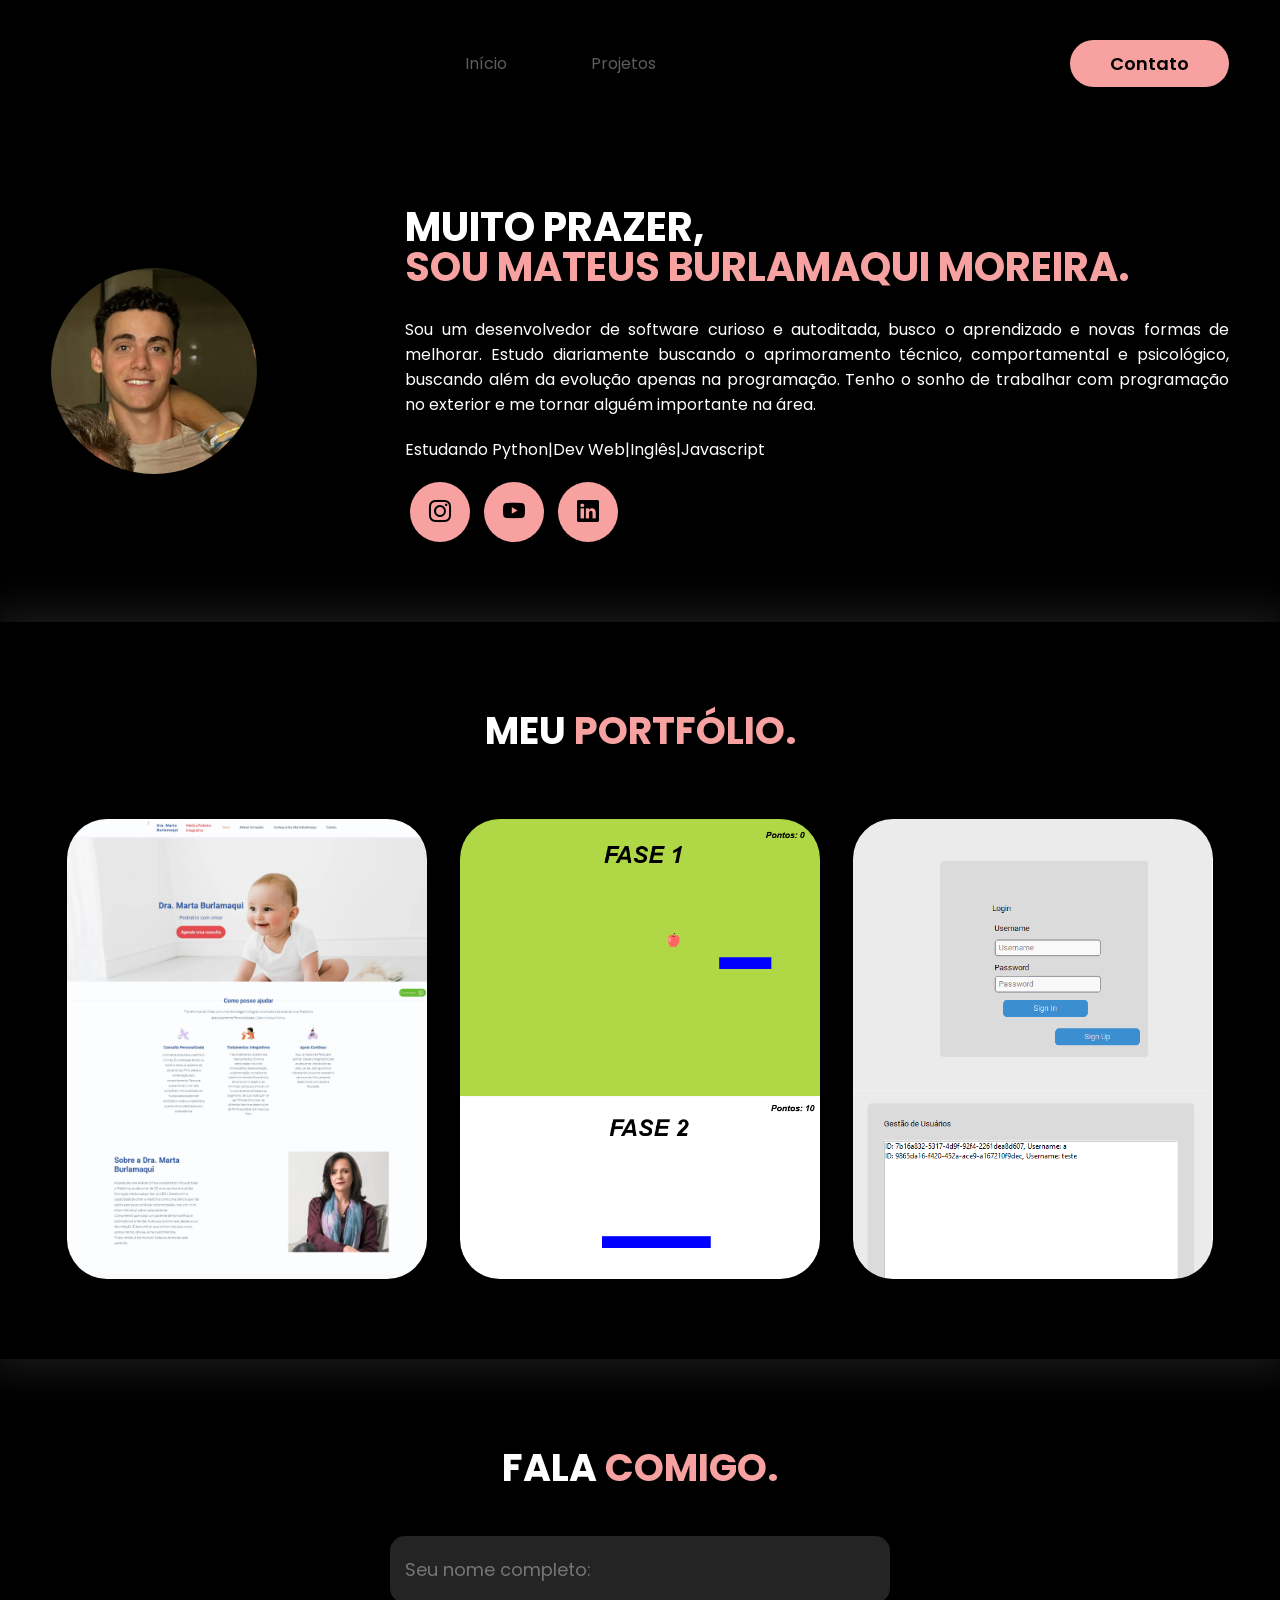
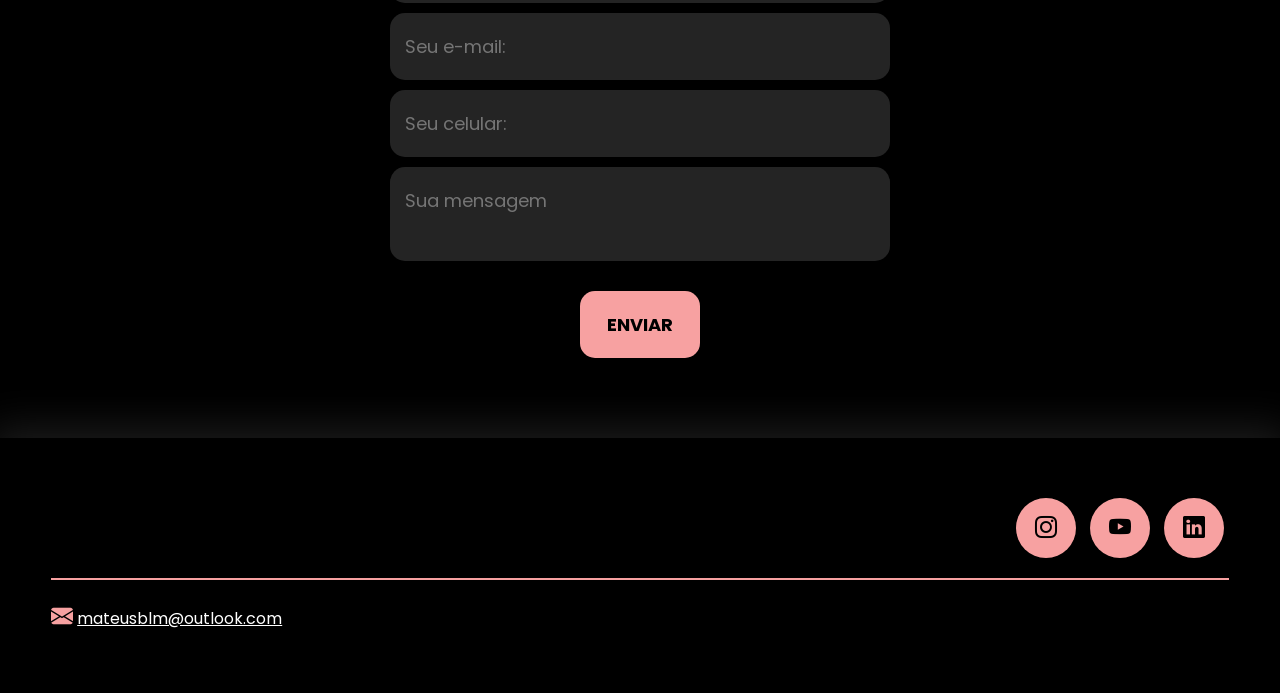
==== commit 7ae3a381: "Arrumando responsividade" ====
--- a/index.html
+++ b/index.html
@@ -65,12 +65,12 @@
             <div class="interface">
                 <div class="flex">
                     <div class="img-sobre">
-                        <img src="images/pessoa.jpeg" alt="" width="200px">
+                        <img src="images/pessoa.jpeg" alt="" width="70%">
                     </div><!--img-sobre-->
 
                     <div class="txt-sobre">
                         <h2>MUITO PRAZER, <span>SOU MATEUS BURLAMAQUI MOREIRA.</span></h2>
-                        <p>Sou um desenvolvidor de software curioso e autoditada, busco o aprendizado e novas formas de melhorar. Estudo diariamente buscando o aprimoramento técnico, comportamental e psicológico, buscando além da evolução apenas na programação. Tenho o sonho de trabalhar com programação no exterior e me tornar alguém importante na área.</p>
+                        <p>Sou um desenvolvedor de software curioso e autoditada, busco o aprendizado e novas formas de melhorar. Estudo diariamente buscando o aprimoramento técnico, comportamental e psicológico, buscando além da evolução apenas na programação. Tenho o sonho de trabalhar com programação no exterior e me tornar alguém importante na área.</p>
                         <p>Estudando Python|Dev Web|Inglês|Javascript</p>
                         <div class="btn-social">
                             <a href="#"><button><i class="bi bi-instagram"></i></button></a>
--- a/style.css
+++ b/style.css
@@ -397,9 +397,6 @@
         font-size: 30px;
     }
 
-    .topo-do-site .img-topo-site img {
-        width: 100%;
-    }
 
 
     /* SOBRE */
@@ -417,8 +414,14 @@
         text-align: center;
     }
 
+    .img-sobre {
+        display: flex;
+        justify-content: center;
+        align-items: center;
+    }
     .img-sobre img{
-        width: 100%;
+        src: 0;
+        width: 50%;
     }
 
     /* PORTFÓLIO */
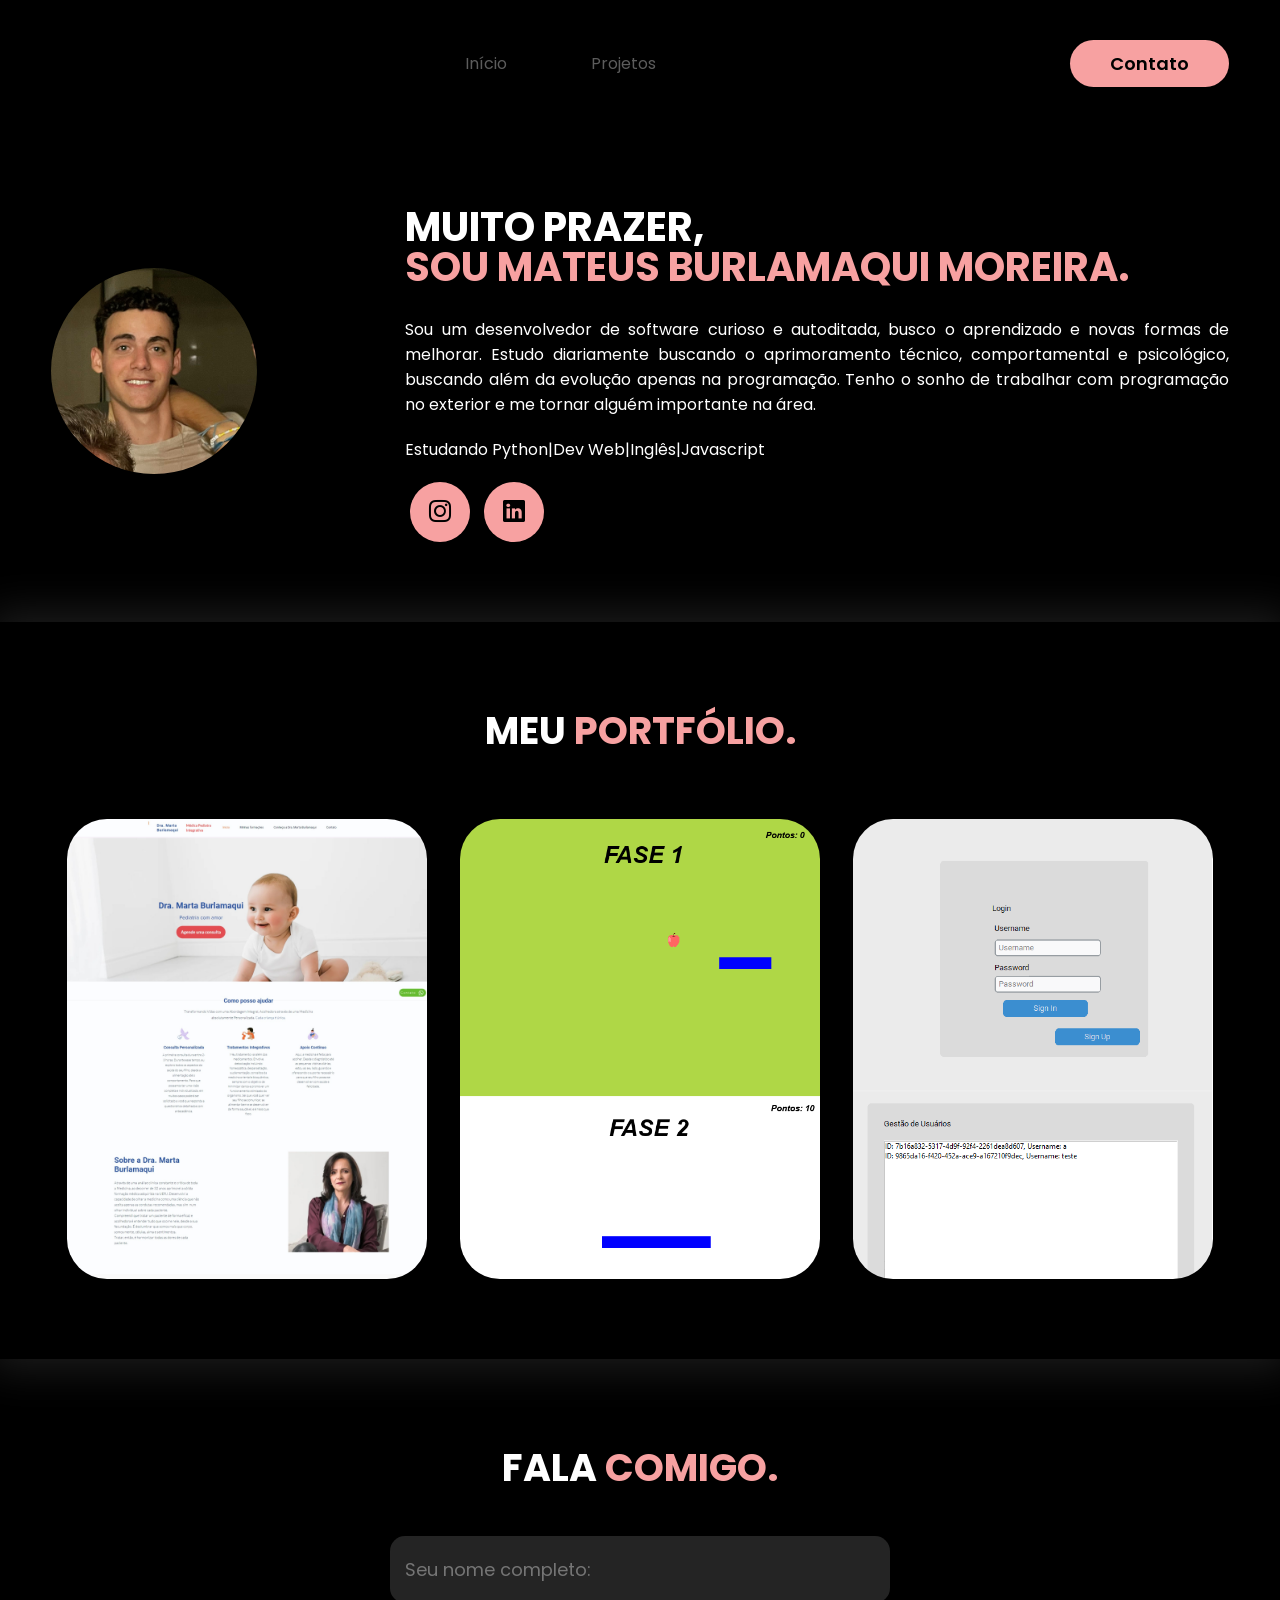
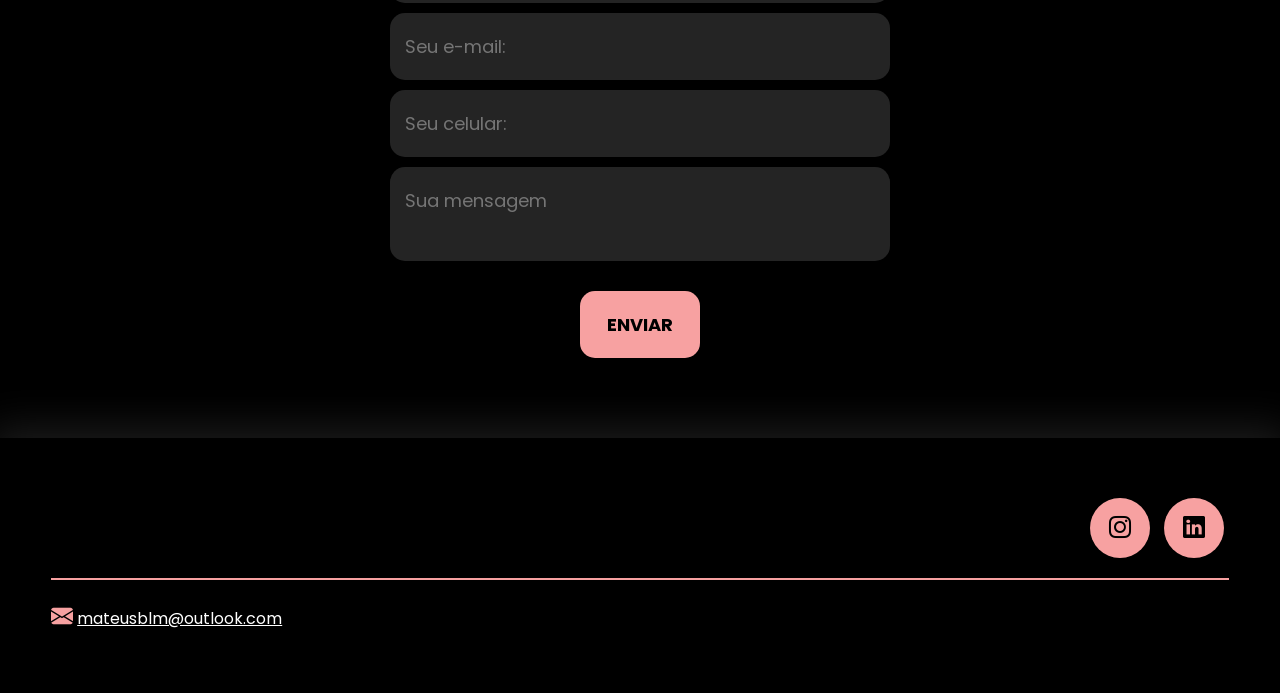
==== commit fe14c7a9: "atualizando redes sociais" ====
--- a/index.html
+++ b/index.html
@@ -73,9 +73,8 @@
                         <p>Sou um desenvolvedor de software curioso e autoditada, busco o aprendizado e novas formas de melhorar. Estudo diariamente buscando o aprimoramento técnico, comportamental e psicológico, buscando além da evolução apenas na programação. Tenho o sonho de trabalhar com programação no exterior e me tornar alguém importante na área.</p>
                         <p>Estudando Python|Dev Web|Inglês|Javascript</p>
                         <div class="btn-social">
-                            <a href="#"><button><i class="bi bi-instagram"></i></button></a>
-                            <a href="#"><button><i class="bi bi-youtube"></i></button></a>
-                            <a href="#"><button><i class="bi bi-linkedin"></i></button></a>
+                            <a href="https://www.instagram.com/mateuss.bm" target="_blank"><button><i class="bi bi-instagram"></i></button></a>
+                            <a href="https://br.linkedin.com/in/mateus-burlamaqui-moreira" target="_blank"><button><i class="bi bi-linkedin"></i></button></a>
                         </div><!--btn-social-->
                     </div><!--txt-sobre-->
                 </div><!--flex-->
@@ -104,11 +103,11 @@
             <div class="interface">
                 <h2 class="titulo">FALA <span>COMIGO.</span></h2>
 
-                <form action="">
-                    <input type="text" name="" id="" placeholder="Seu nome completo:" required>
-                    <input type="text" name="" id="" placeholder="Seu e-mail:" required>
-                    <input type="text" name="" id="" placeholder="Seu celular:">
-                    <textarea name="" id="" placeholder="Sua mensagem" required></textarea>
+                <form action="https://formspree.io/f/mzzplnrk" method="POST">
+                    <input type="text" name="nome" id="" placeholder="Seu nome completo:" required>
+                    <input type="text" name="email" id="" placeholder="Seu e-mail:" required>
+                    <input type="text" name="celular" id="" placeholder="Seu celular:">
+                    <textarea name="mensagem" id="" placeholder="Sua mensagem" required></textarea>
                     <div class="btn-enviar"><input type="submit" value="ENVIAR"></div>
                 </form>
             </div>
@@ -123,9 +122,8 @@
                     <div class="logo-footer">
                     </div>
                     <div class="btn-social">
-                        <a href="#"><button><i class="bi bi-instagram"></i></button></a>
-                        <a href="#"><button><i class="bi bi-youtube"></i></button></a>
-                        <a href="#"><button><i class="bi bi-linkedin"></i></button></a>
+                        <a href="https://www.instagram.com/mateuss.bm" target="_blank"><button><i class="bi bi-instagram"></i></button></a>
+                        <a href="https://br.linkedin.com/in/mateus-burlamaqui-moreira" target="_blank"><button><i class="bi bi-linkedin"></i></button></a>
                     </div>
                 </div>
             </div>
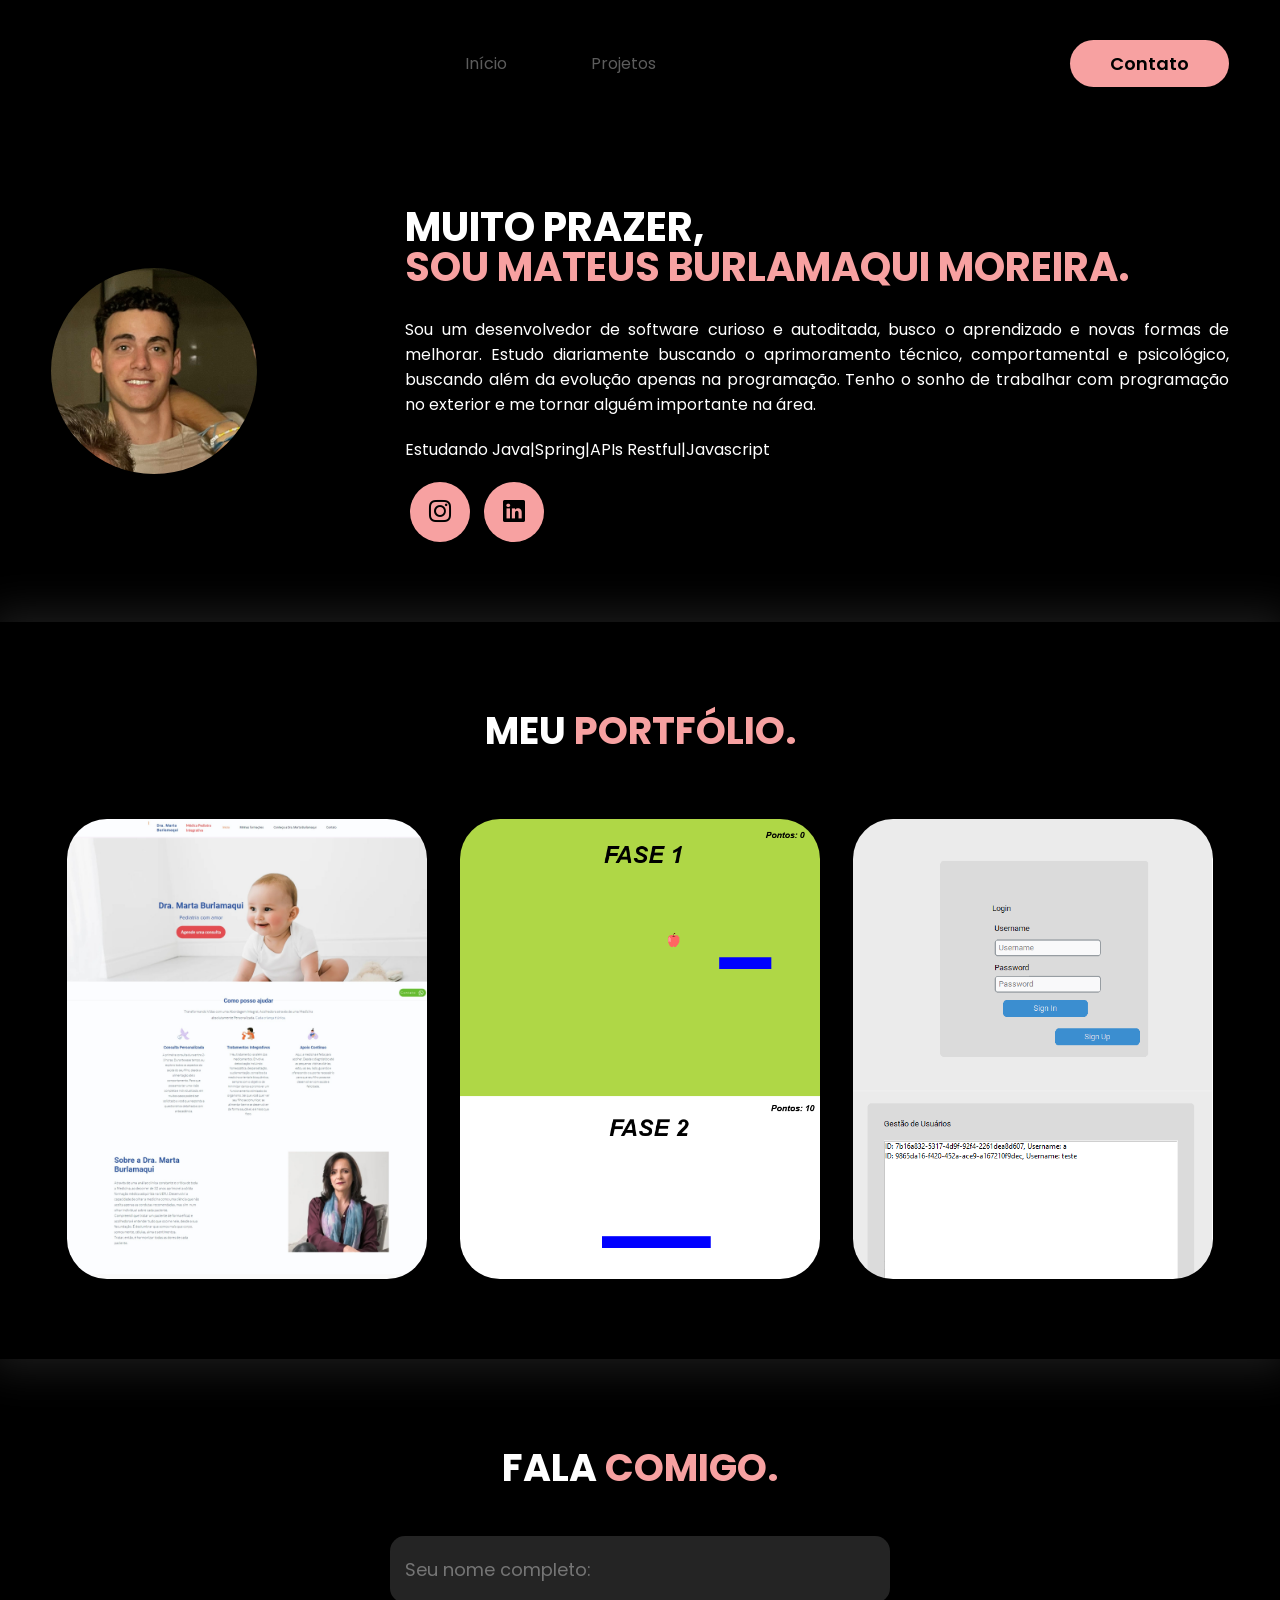
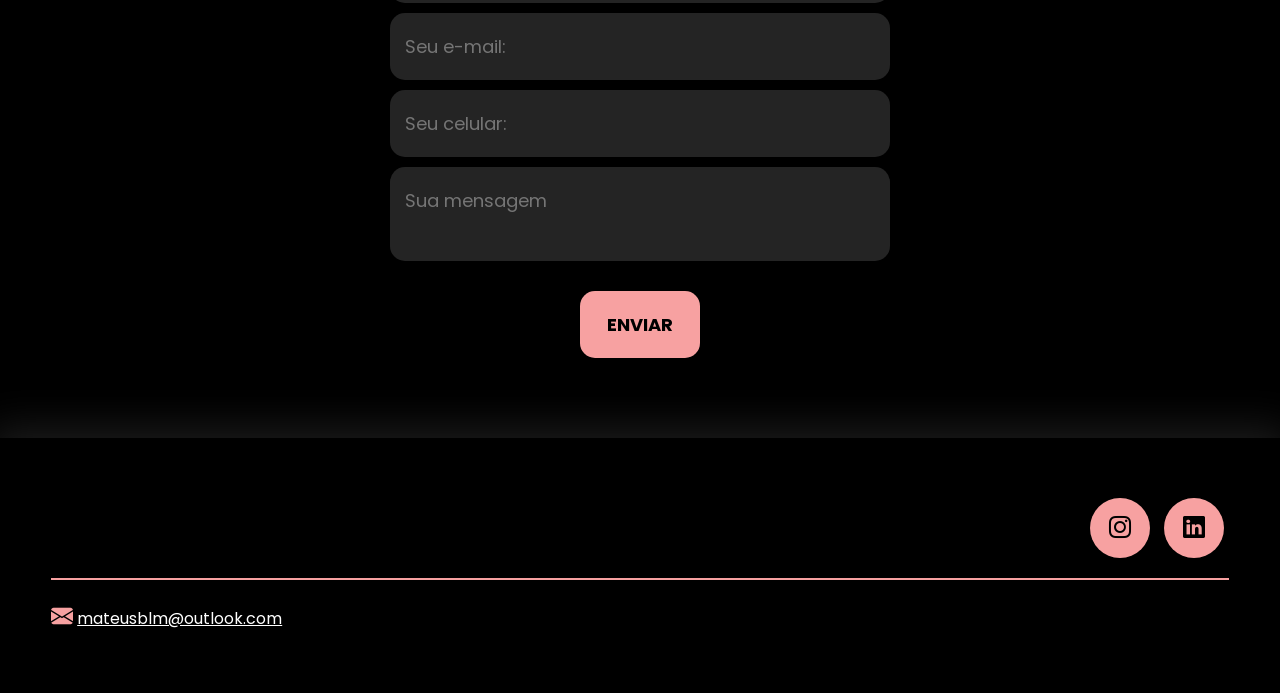
==== commit 76468684: "Update index.html" ====
--- a/index.html
+++ b/index.html
@@ -71,7 +71,7 @@
                     <div class="txt-sobre">
                         <h2>MUITO PRAZER, <span>SOU MATEUS BURLAMAQUI MOREIRA.</span></h2>
                         <p>Sou um desenvolvedor de software curioso e autoditada, busco o aprendizado e novas formas de melhorar. Estudo diariamente buscando o aprimoramento técnico, comportamental e psicológico, buscando além da evolução apenas na programação. Tenho o sonho de trabalhar com programação no exterior e me tornar alguém importante na área.</p>
-                        <p>Estudando Python|Dev Web|Inglês|Javascript</p>
+                        <p>Estudando Java|Spring|APIs Restful|Javascript</p>
                         <div class="btn-social">
                             <a href="https://www.instagram.com/mateuss.bm" target="_blank"><button><i class="bi bi-instagram"></i></button></a>
                             <a href="https://br.linkedin.com/in/mateus-burlamaqui-moreira" target="_blank"><button><i class="bi bi-linkedin"></i></button></a>
@@ -135,4 +135,4 @@
     </footer>
 
 </body>
-</html>+</html>
